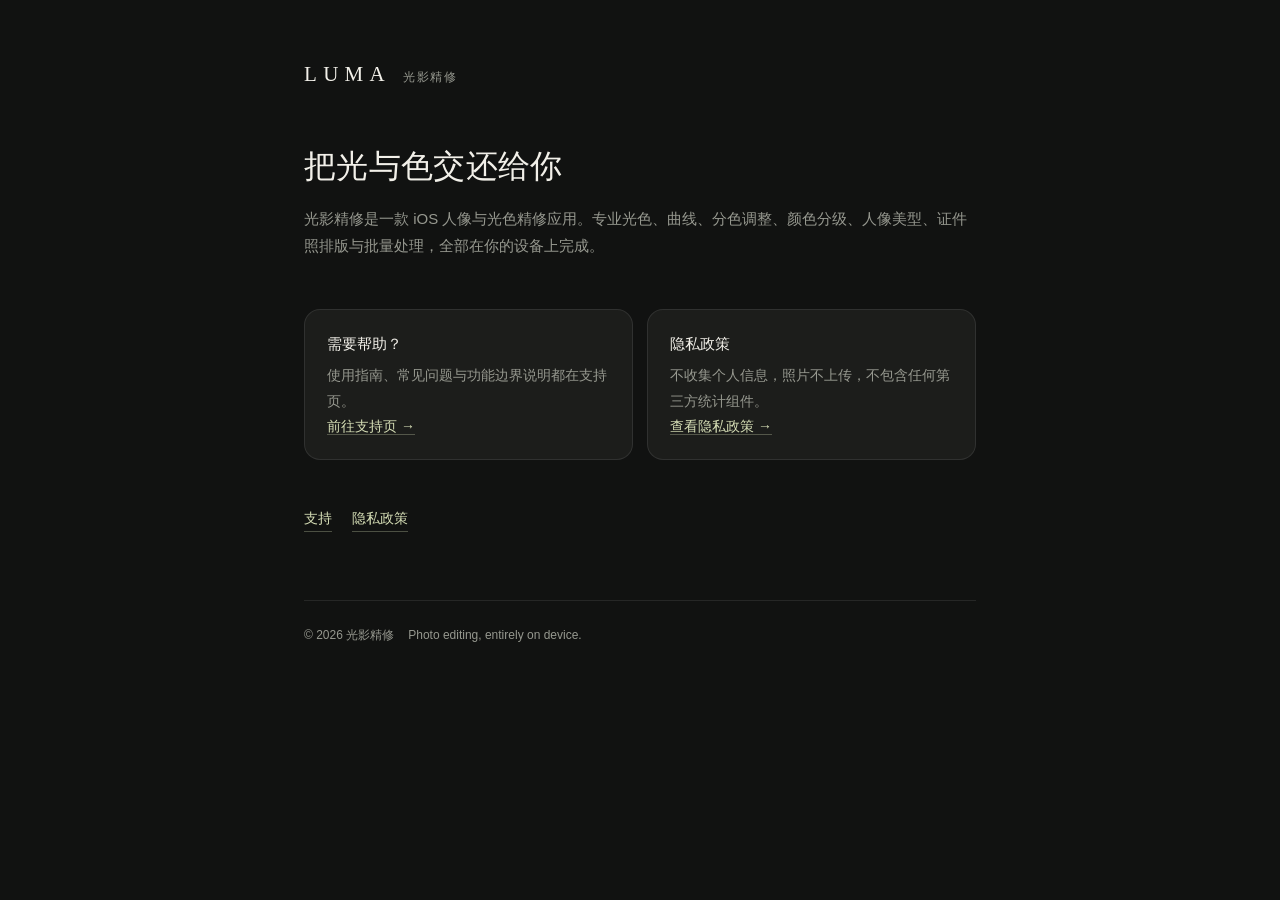
==== index.html @ 88d23a96 "光影精修上架支持站点：隐私政策与支持页" ====
<!doctype html>
<html lang="zh-Hans">
<head>
<meta charset="utf-8">
<meta name="viewport" content="width=device-width, initial-scale=1">
<title>光影精修 · LUMA</title>
<meta name="description" content="光影精修（LUMA）是一款在本机完成全部处理的 iOS 人像与光色精修应用。">
<link rel="stylesheet" href="styles.css">
</head>
<body>
<main class="wrap">
  <div class="brand"><span class="mark">LUMA</span><span class="sub">光影精修</span></div>

  <h1>把光与色交还给你</h1>
  <p class="lead">光影精修是一款 iOS 人像与光色精修应用。专业光色、曲线、分色调整、颜色分级、人像美型、证件照排版与批量处理，全部在你的设备上完成。</p>

  <div class="grid">
    <div class="card">
      <h3>需要帮助？</h3>
      <p>使用指南、常见问题与功能边界说明都在支持页。<br><a href="support/">前往支持页 →</a></p>
    </div>
    <div class="card">
      <h3>隐私政策</h3>
      <p>不收集个人信息，照片不上传，不包含任何第三方统计组件。<br><a href="privacy/">查看隐私政策 →</a></p>
    </div>
  </div>

  <div class="links">
    <a href="support/">支持</a>
    <a href="privacy/">隐私政策</a>
  </div>

  <footer>
    <span>© 2026 光影精修</span>
    <span>Photo editing, entirely on device.</span>
  </footer>
</main>
</body>
</html>
---- styles.css ----
:root {
  --bg: #111211;
  --surface: #1c1d1b;
  --raised: #252622;
  --line: rgba(255, 255, 255, 0.09);
  --text: #f2f0e9;
  --muted: #96988f;
  --accent: #d5ddb5;
  --gold: #d8b493;
}

* { box-sizing: border-box; }

html { -webkit-text-size-adjust: 100%; }

body {
  margin: 0;
  background: var(--bg);
  color: var(--text);
  color-scheme: dark;
  font: 16px/1.8 -apple-system, BlinkMacSystemFont, "Segoe UI", "PingFang SC",
        "Hiragino Sans GB", "Microsoft YaHei", sans-serif;
  -webkit-font-smoothing: antialiased;
}

.wrap { max-width: 720px; margin: 0 auto; padding: 56px 24px 96px; }

.brand { display: flex; align-items: baseline; gap: 12px; margin-bottom: 44px; }
.brand .mark {
  font-family: "Songti SC", "Times New Roman", Georgia, serif;
  font-size: 21px; letter-spacing: 0.3em;
}
.brand .sub { font-size: 12px; color: var(--muted); letter-spacing: 0.14em; }

h1 { font-size: 28px; font-weight: 500; margin: 0 0 10px; letter-spacing: 0.01em; }
h2 { font-size: 17px; font-weight: 500; margin: 36px 0 10px; }
h3 { font-size: 15px; font-weight: 500; margin: 0 0 6px; }

p, li { color: var(--muted); }
p strong, li strong { color: var(--text); font-weight: 500; }
p { margin: 0 0 12px; }
ul { padding-left: 20px; margin: 0 0 12px; }
li { margin-bottom: 6px; }

a { color: var(--accent); text-decoration: none; border-bottom: 1px solid rgba(213, 221, 181, 0.3); }
a:hover { border-bottom-color: var(--accent); }

.lead { font-size: 15px; color: var(--muted); margin-bottom: 34px; }
.updated { font-size: 13px; color: var(--muted); }
.fill { color: var(--gold); }

.grid { display: grid; gap: 14px; }

.card {
  background: var(--surface);
  border: 1px solid var(--line);
  border-radius: 16px;
  padding: 20px 22px;
  margin: 16px 0;
}
.card p { margin: 0; font-size: 14px; }
.card a { font-size: 14px; }

.links { display: flex; flex-wrap: wrap; gap: 20px; margin-top: 30px; font-size: 14px; }

footer {
  margin-top: 68px; padding-top: 24px;
  border-top: 1px solid var(--line);
  font-size: 12px; color: var(--muted);
  display: flex; flex-wrap: wrap; gap: 14px;
}

@media (min-width: 640px) {
  .grid { grid-template-columns: 1fr 1fr; }
  h1 { font-size: 32px; }
}
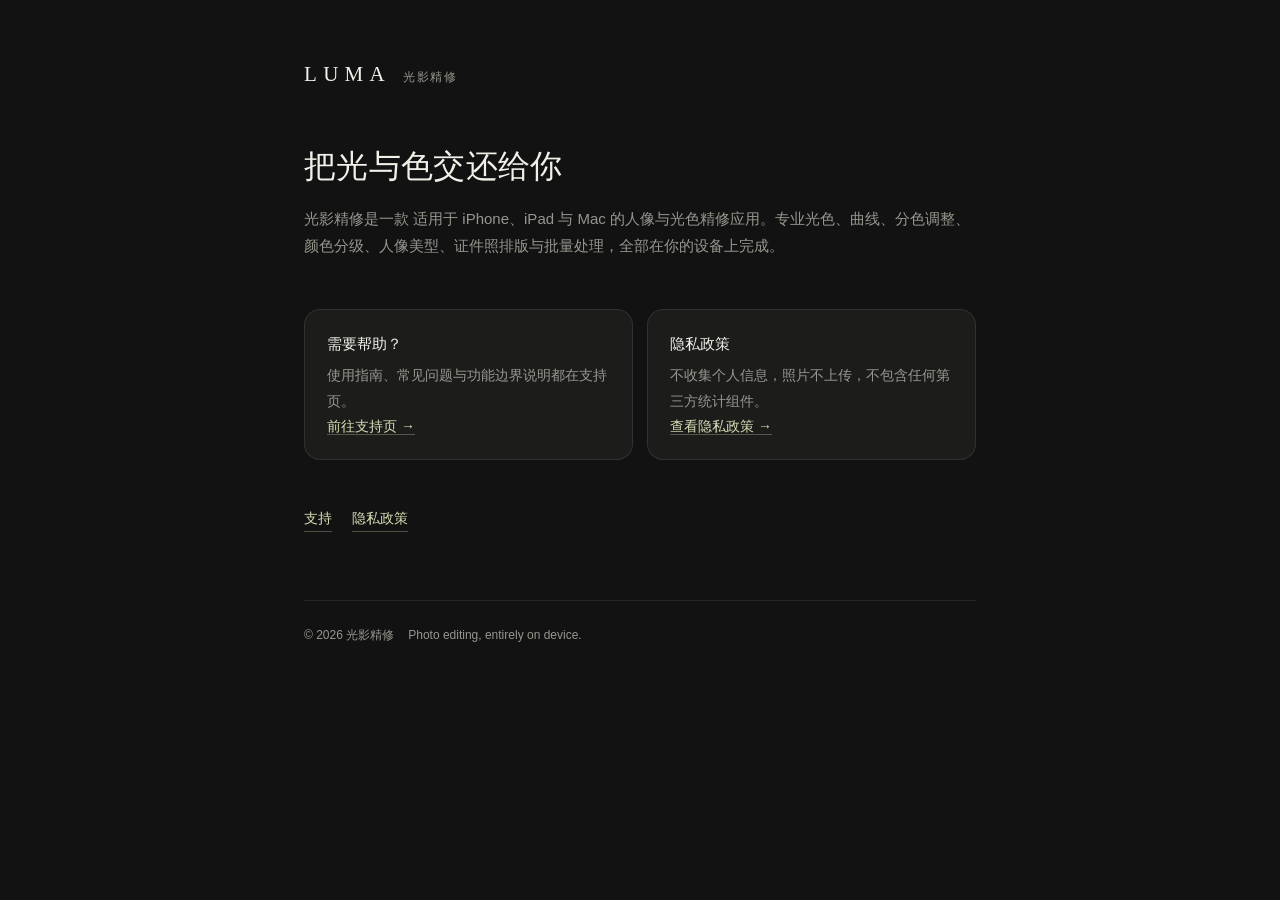
==== commit 98f2be88: "docs: 完善 Mac 支持、隐私政策与反馈入口" ====
--- a/index.html
+++ b/index.html
@@ -4,7 +4,7 @@
 <meta charset="utf-8">
 <meta name="viewport" content="width=device-width, initial-scale=1">
 <title>光影精修 · LUMA</title>
-<meta name="description" content="光影精修（LUMA）是一款在本机完成全部处理的 iOS 人像与光色精修应用。">
+<meta name="description" content="光影精修（LUMA）是一款在本机完成全部处理的 适用于 iPhone、iPad 与 Mac 的人像与光色精修应用。">
 <link rel="stylesheet" href="styles.css">
 </head>
 <body>
@@ -12,7 +12,7 @@
   <div class="brand"><span class="mark">LUMA</span><span class="sub">光影精修</span></div>
 
   <h1>把光与色交还给你</h1>
-  <p class="lead">光影精修是一款 iOS 人像与光色精修应用。专业光色、曲线、分色调整、颜色分级、人像美型、证件照排版与批量处理，全部在你的设备上完成。</p>
+  <p class="lead">光影精修是一款 适用于 iPhone、iPad 与 Mac 的人像与光色精修应用。专业光色、曲线、分色调整、颜色分级、人像美型、证件照排版与批量处理，全部在你的设备上完成。</p>
 
   <div class="grid">
     <div class="card">
